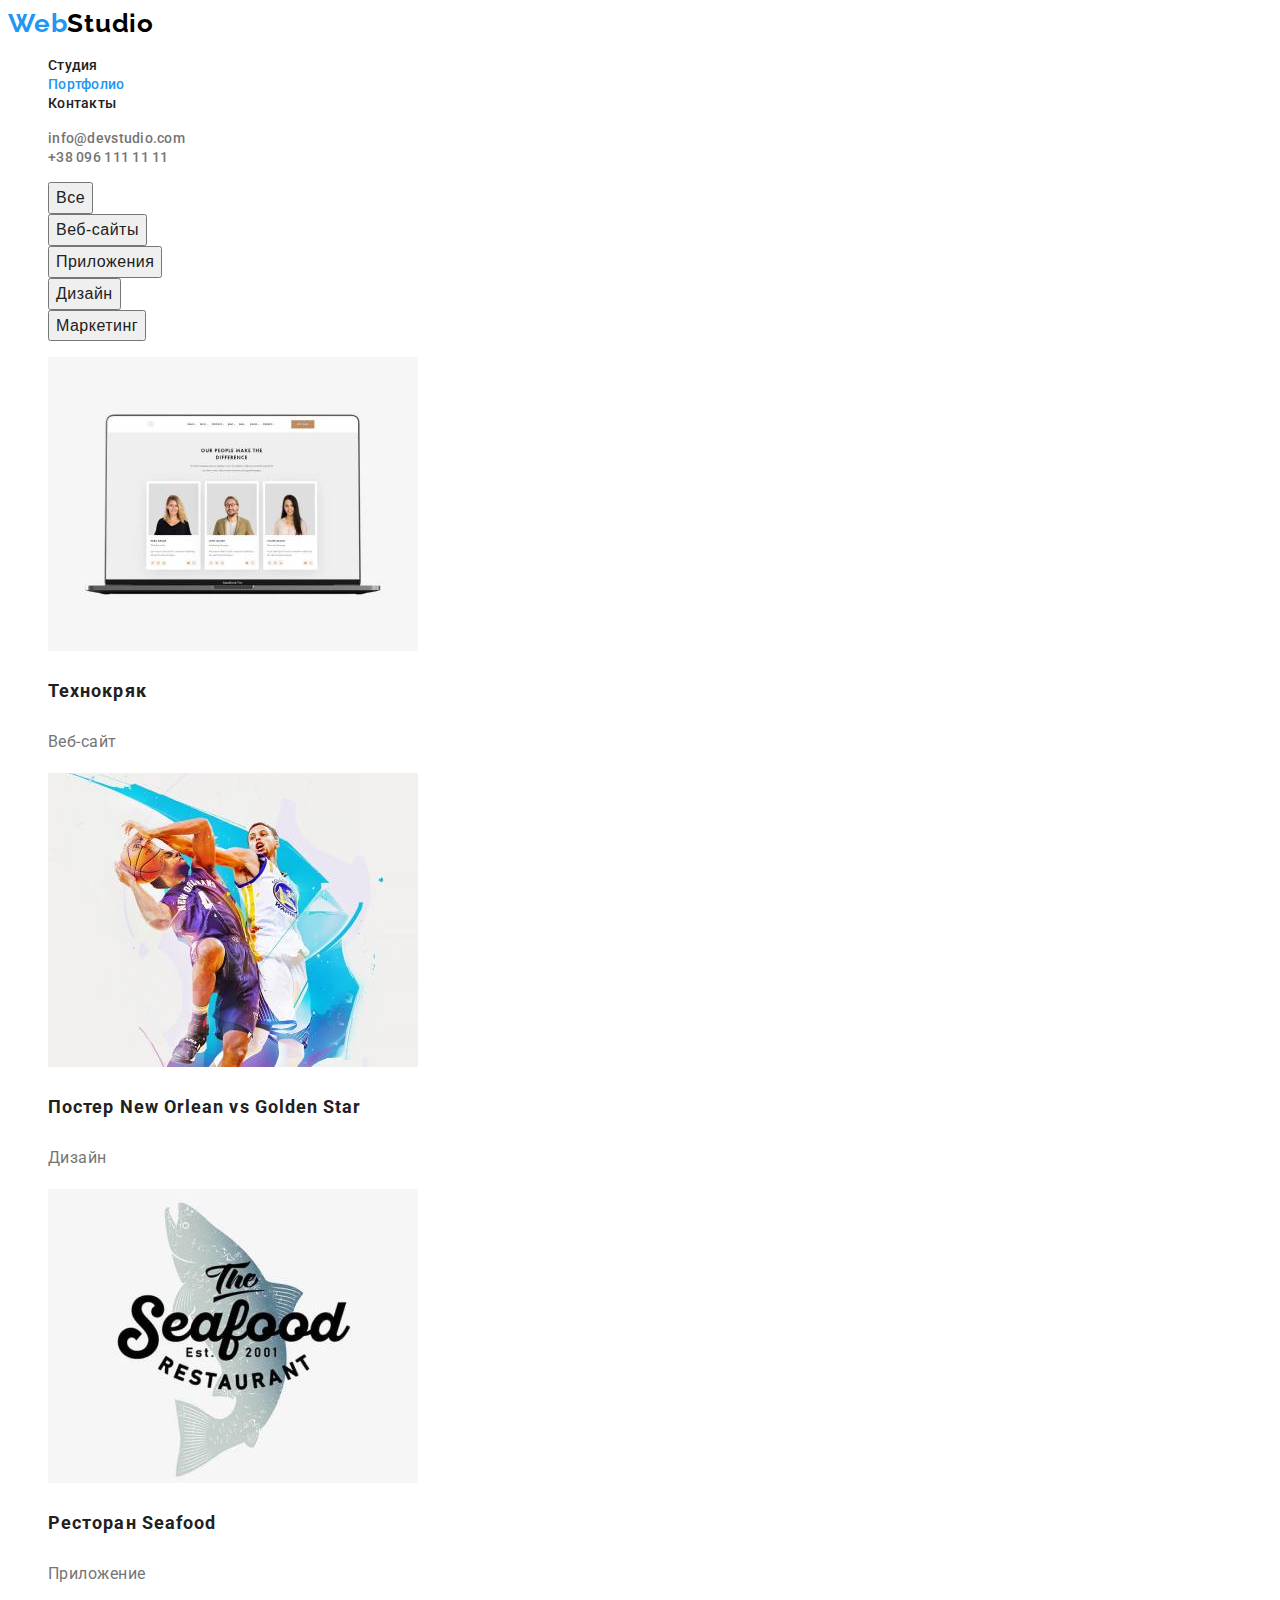
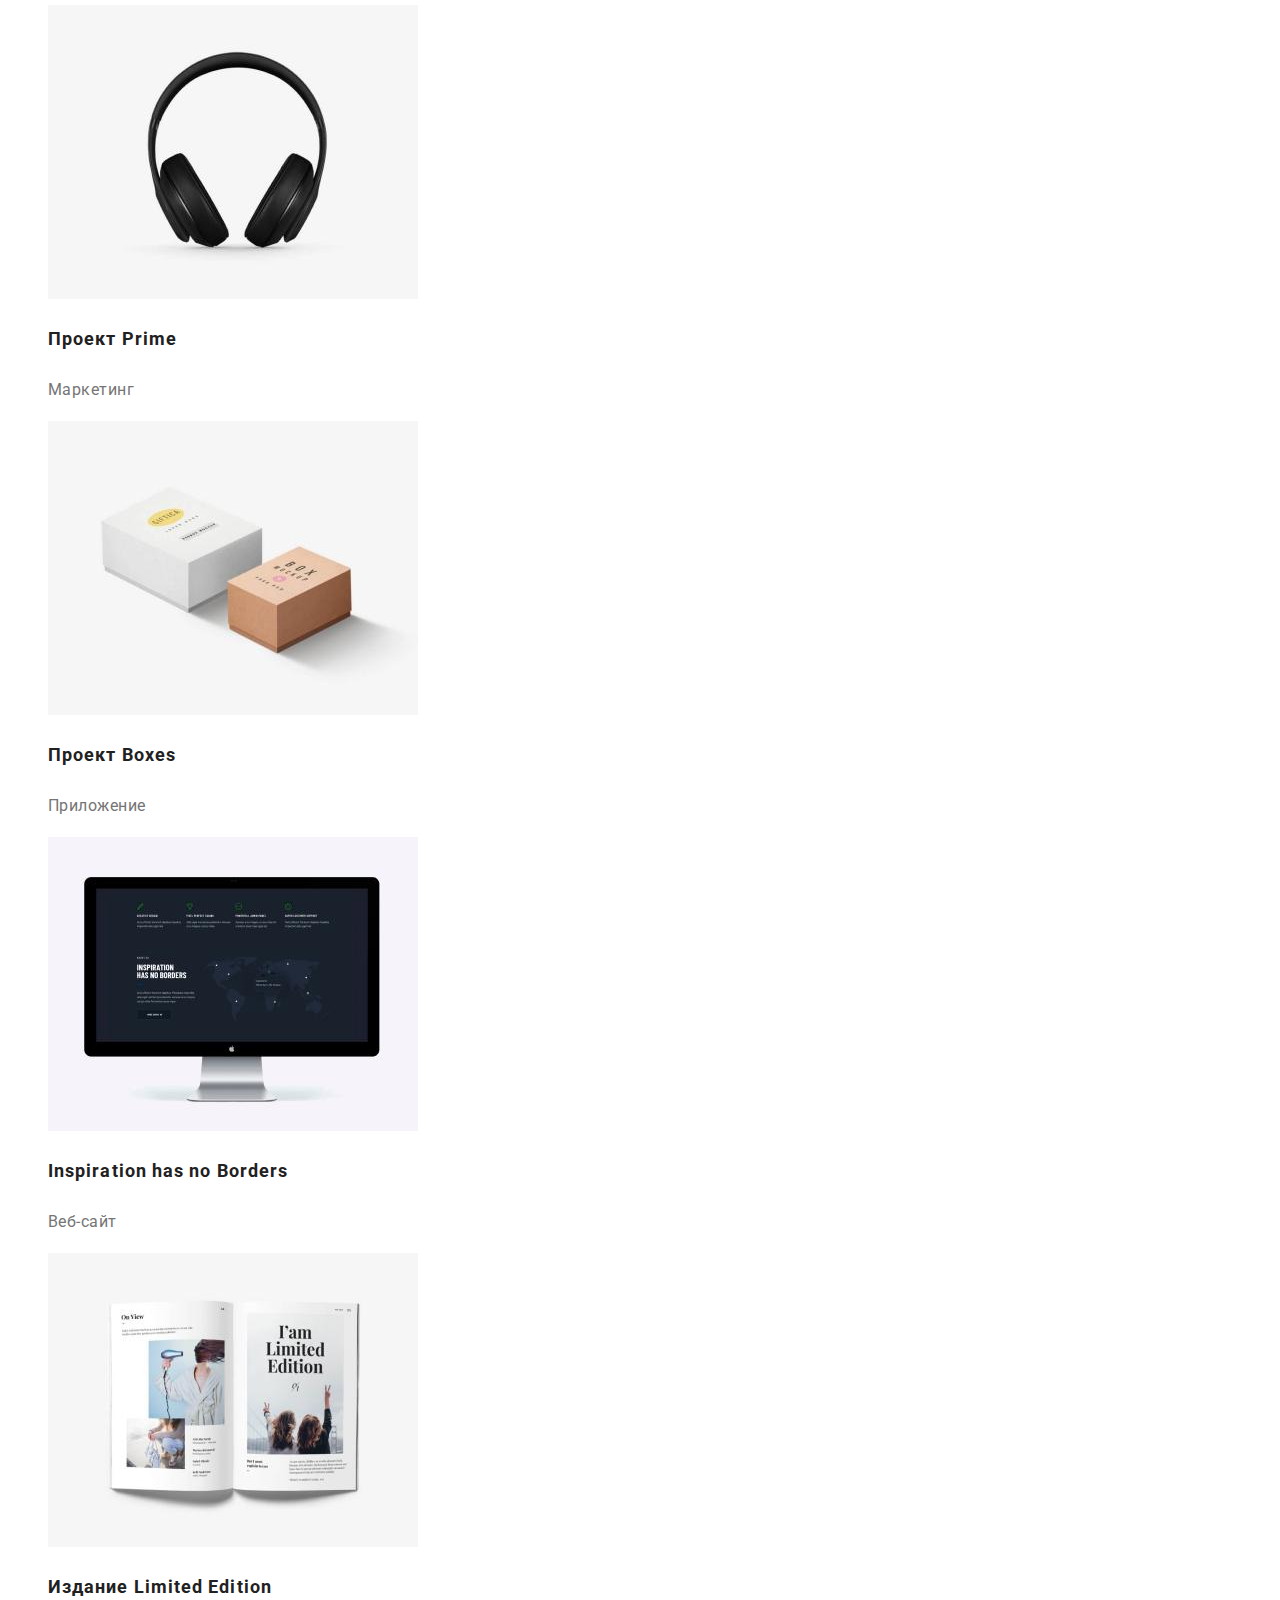
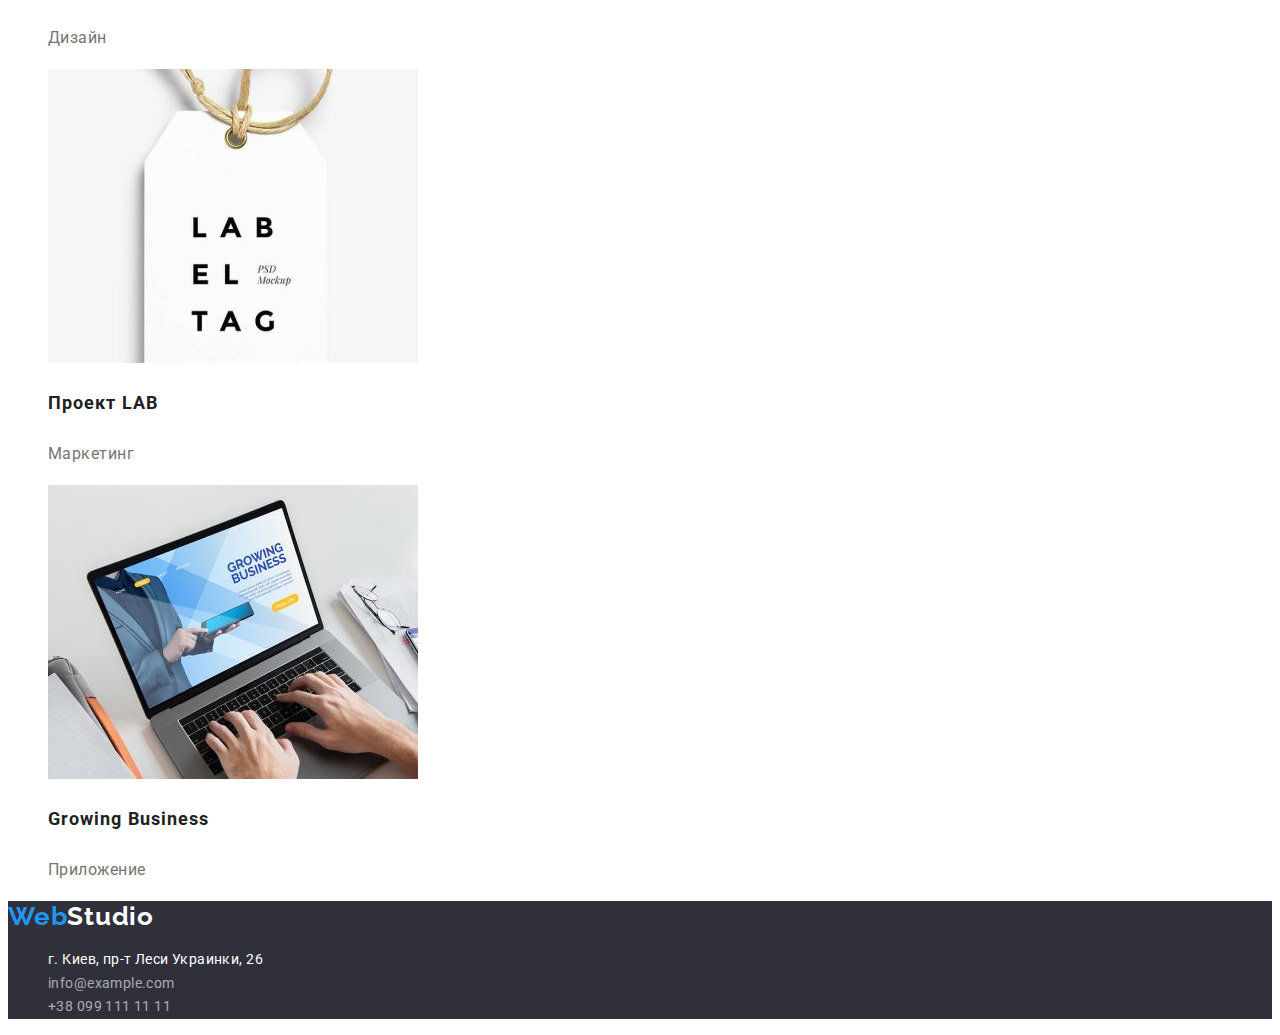
==== portfolio.html @ 82063506 "added files" ====
<!DOCTYPE html>
<html lang="en">
<head>
    <meta charset="UTF-8">
    <meta http-equiv="X-UA-Compatible" content="IE=edge">
    <meta name="viewport" content="width=device-width, initial-scale=1.0">
    <title>Портфолио</title>
    <link rel="stylesheet" href="https://cdnjs.cloudflare.com/ajax/libs/modern-normalize/1.0.0/modern-normalize.min.css"
        integrity="sha512-ISS7cAi1PEhQ8jnbJpJZMd29NlhNj4AWYyLOSp2CE/CsHxTCu+r+t0D2yoJudVrd0/8fTVPUVDzY5Tvli75u/g=="
        crossorigin="anonymous" />
    <link rel="preconnect" href="https://fonts.gstatic.com">
    <link href="https://fonts.googleapis.com/css2?family=Raleway:wght@700&family=Roboto:wght@400;500;700;900&display=swap" rel="stylesheet">    
    <link rel="stylesheet" href="./css/styles.css">
</head>
<body>
<header class="header">
    <nav class="navigation">
        <a class="link logo-link" href="./index.html" lang="en">Web<span class="logo-text">Studio</span></a>
        <ul class="navigation-list list">
            <li class="navigation-list-item"><a class="navigation-link link" href="./index.html">Студия</a></li>
            <li class="navigation-list-item"><a class="navigation-link link current" href="./portfolio.html">Портфолио</a></li>
            <li class="navigation-list-item"><a class="navigation-link link" href="">Контакты</a></li>
        </ul>
    </nav>
    <ul class="list">
        <li><a class="link contact-link" href="mailto:info@devstudio.com" lang="en">info@devstudio.com</a></li>
        <li><a class="link contact-link" href="tel:+380961111111">+38 096 111 11 11</a></li>
    </ul>
</header>
<main>
    <h1 hidden>Наше портфолио</h1>
    <section class="porfolio-main">
        <div>
        <h2 hidden>Список кнопок</h2>
            <ul class="list porfolio-btn">
                <li class="portfolio-items">
                    <button class="portfolio-btn" type="button">Все</button>
                </li>
                <li class="portfolio-items">
                    <button class="portfolio-btn" type="button">Веб-сайты</button>
                </li>
                <li class="portfolio-items">
                    <button class="portfolio-btn" type="button">Приложения</button>
                </li>
                <li class="portfolio-items">
                    <button class="portfolio-btn" type="button">Дизайн</button>
                </li>
                <li class="portfolio-items">
                    <button class="portfolio-btn" type="button">Маркетинг</button>
                </li>
            </ul>
        </div>
        <div>
    <h2 hidden>Примеры работ</h2>
    <ul class="list example-list">
        <li class="example-item" >
            <img class="exampe-img" src="./img/website.jpg" alt="Пример сайта" width="370" height="294">
            <h3 class="example-title" >Технокряк</h3>
            <p class="example-description">Веб-сайт</p>
        </li>
        <li class="example-item" >
            <img class="exampe-img" src="./img/design.jpg" alt="Постер" width="370" height="294">
            <h3 class="example-title" >Постер <span lang="en">New Orlean vs Golden Star</span></h3>
            <p class="example-description">Дизайн</p>
        </li>
        <li class="example-item" >
            <img class="exampe-img" src="./img/app.jpg" alt="Лого ресторана" width="370" height="294">
            <h3 class="example-title" >Ресторан <span lang="en">Seafood</span></h3>
            <p class="example-description">Приложение</p>
        </li>
        <li class="example-item" >
            <img class="exampe-img" src="./img/prime.jpg" alt="Наушники" width="370" height="294">
            <h3 class="example-title" >Проект <span lang="en">Prime</span></h3>
            <p class="example-description">Маркетинг</p>
        </li>
        <li class="example-item" >
            <img class="exampe-img" src="./img/app-box.jpg" alt="Коробки" width="370" height="294">
            <h3 class="example-title" >Проект <span lang="en">Boxes</span></h3>
            <p class="example-description">Приложение</p>
        </li>
        <li class="example-item" >
            <img class="exampe-img" src="./img/borders.jpg" alt="Монитор" width="370" height="294">
            <h3  class="example-title" lang="en">Inspiration has no Borders</h3>
            <p class="example-description">Веб-сайт</p>
        </li>
        <li class="example-item" >
            <img class="exampe-img" src="./img/limited.jpg" alt="Журнал" width="370" height="294">
            <h3 class="example-title" >Издание <span lang="en">Limited Edition</span></h3>
            <p class="example-description">Дизайн</p>
        </li>
        <li class="example" >
            <img class="exampe-img" src="./img/lab.jpg" alt="Бирка" width="370" height="294">
            <h3 class="example-title" >Проект <span lang="en">LAB</span></h3>
            <p class="example-description">Маркетинг</p>
        </li>
        <li class="example" >
            <img class="exampe-img" src="./img/growing.jpg" alt="Ноутбук" width="370" height="294">
            <h3  class="example-title" lang="en">Growing Business</h3>
            <p class="example-description">Приложение</p>
        </li>
    </ul>
    </div>
</section>
</main>
    <footer class="footer">
        <a class="link logo-link" href="./index.html" lang="en">Web<span class="logo-text-light">Studio</span></a>
        <address class="adress">
            <ul class="contact-list list">
                <li>
                    <a class="link adress-link" href="https://goo.gl/maps/dKYA59sypBsLwq4S9" target="_blank"
                        rel="noopener noreferrer">г. Киев, пр-т Леси Украинки, 26</a>
                </li>
                <li>
                    <a class="link contact-link-footer" href="mailto:info@example.com">info@example.com</a>
                </li>
                <li>
                    <a class="link contact-link-footer" href="tel:+380991111111">+38 099 111 11 11</a>
                </li>
            </ul>
        </address>
    </footer>
</body>

</html>
---- css/styles.css ----
:root {
  --main-font: 'Roboto', sans-serif;
  --secondary-font: 'Raleway', sans-serif;
  --accent-color: #2196f3;
  --title-color: #212121;
  --text-color: #757575;
  --back-color: #fff;
}
body {
  font-family: var(--main-font);
}
.link {
  text-decoration: none;
}
.list {
  list-style: none;
}
.container {
  display: flex;
  outline: 2px solid tomato;
}
.adress {
  font-style: normal;
}
.nav-container {
  display: flex;
  align-items: center;
}
.adress-container {
  display: flex;
  align-items: center;
}
.logo-link {
  font-family: var(--secondary-font);
  font-weight: 700;
  font-size: 26px;
  line-height: 1.19;
  letter-spacing: 0.03em;
  color: var(--accent-color);
}
.logo-text {
  font-weight: 700;
  font-size: 26px;
  line-height: 1.19;
  letter-spacing: 0.03em;
  color: #000000;
}
.logo-text-light {
  font-weight: 700;
  font-size: 26px;
  line-height: 1.19;
  letter-spacing: 0.03em;
  color: var(--back-color);
}
.navigation-link {
  font-weight: 500;
  font-size: 14px;
  line-height: 1.14;
  letter-spacing: 0.02em;
  color: var(--title-color);
}
.current {
  color: var(--accent-color);
}
.navigation-link:hover,
.navigation-link:focus {
  color: var(--accent-color);
}
.contact-link {
  font-weight: 500;
  font-size: 14px;
  line-height: 1.14;
  letter-spacing: 0.02em;
  color: var(--text-color);
}
.contact-link:hover,
.contact-link:focus {
  color: var(--accent-color);
}
.hero {
  background-color: #2f303a;
}
.hero-title {
  font-weight: 900;
  font-size: 44px;
  line-height: 1.36;
  letter-spacing: 0.06em;
  text-transform: uppercase;
  color: var(--back-color);
}
.modal-btn {
  font-weight: 700;
  font-size: 16px;
  line-height: 1.87;
  background-color: var(--accent-color);
  color: var(--back-color);
}
.modal-btn:hover,
.modal-btn:focus {
  background-color: #188ce8;
  cursor: pointer;
}
.principle-title {
  font-weight: 700;
  font-size: 14px;
  line-height: 1.14;
  letter-spacing: 0.03em;
  text-transform: uppercase;
  color: var(--title-color);
}
.principle-description {
  font-size: 14px;
  line-height: 1.71;
  letter-spacing: 0.03em;
  color: var(--text-color);
}
.section-title {
  font-weight: 700;
  font-size: 36px;
  line-height: 1.16;
  letter-spacing: 0.03em;
  color: var(--title-color);
}
.our-team {
  background-color: #f5f4fa;
}
.team-title {
  font-weight: 500;
  font-size: 16px;
  line-height: 1.18;
  letter-spacing: 0.03em;
  color: var(--title-color);
}
.team-prof {
  font-size: 16px;
  line-height: 1.18;
  letter-spacing: 0.03em;
  color: var(--text-color);
}
.footer {
  background-color: #2f303a;
}
.adress-link {
  font-weight: 400;
  font-size: 14px;
  line-height: 1.71;
  letter-spacing: 0.03em;
  color: var(--back-color);
}
.contact-link-footer {
  font-weight: 400;
  font-size: 14px;
  line-height: 1.71;
  letter-spacing: 0.03em;
  color: rgba(255, 255, 255, 0.6);
}

.contact-link-footer:hover,
.contact-link-footer:focus {
  color: var(--accent-color);
}
.portfolio-btn {
  font-weight: 500;
  font-size: 16px;
  line-height: 1.62;
  letter-spacing: 0.03em;
  color: var(--title-color);
}
.portfolio-btn:hover,
.portfolio-btn:focus {
  background-color: var(--accent-color);
  color: var(--back-color);
  cursor: pointer;
}
.example-title {
  font-weight: 700d;
  font-size: 18px;
  line-height: 2;
  letter-spacing: 0.06em;
  color: var(--title-color);
}
.example-description {
  font-weight: 400;
  font-size: 16px;
  line-height: 1.87;
  letter-spacing: 0.03em;
  color: var(--text-color);
}
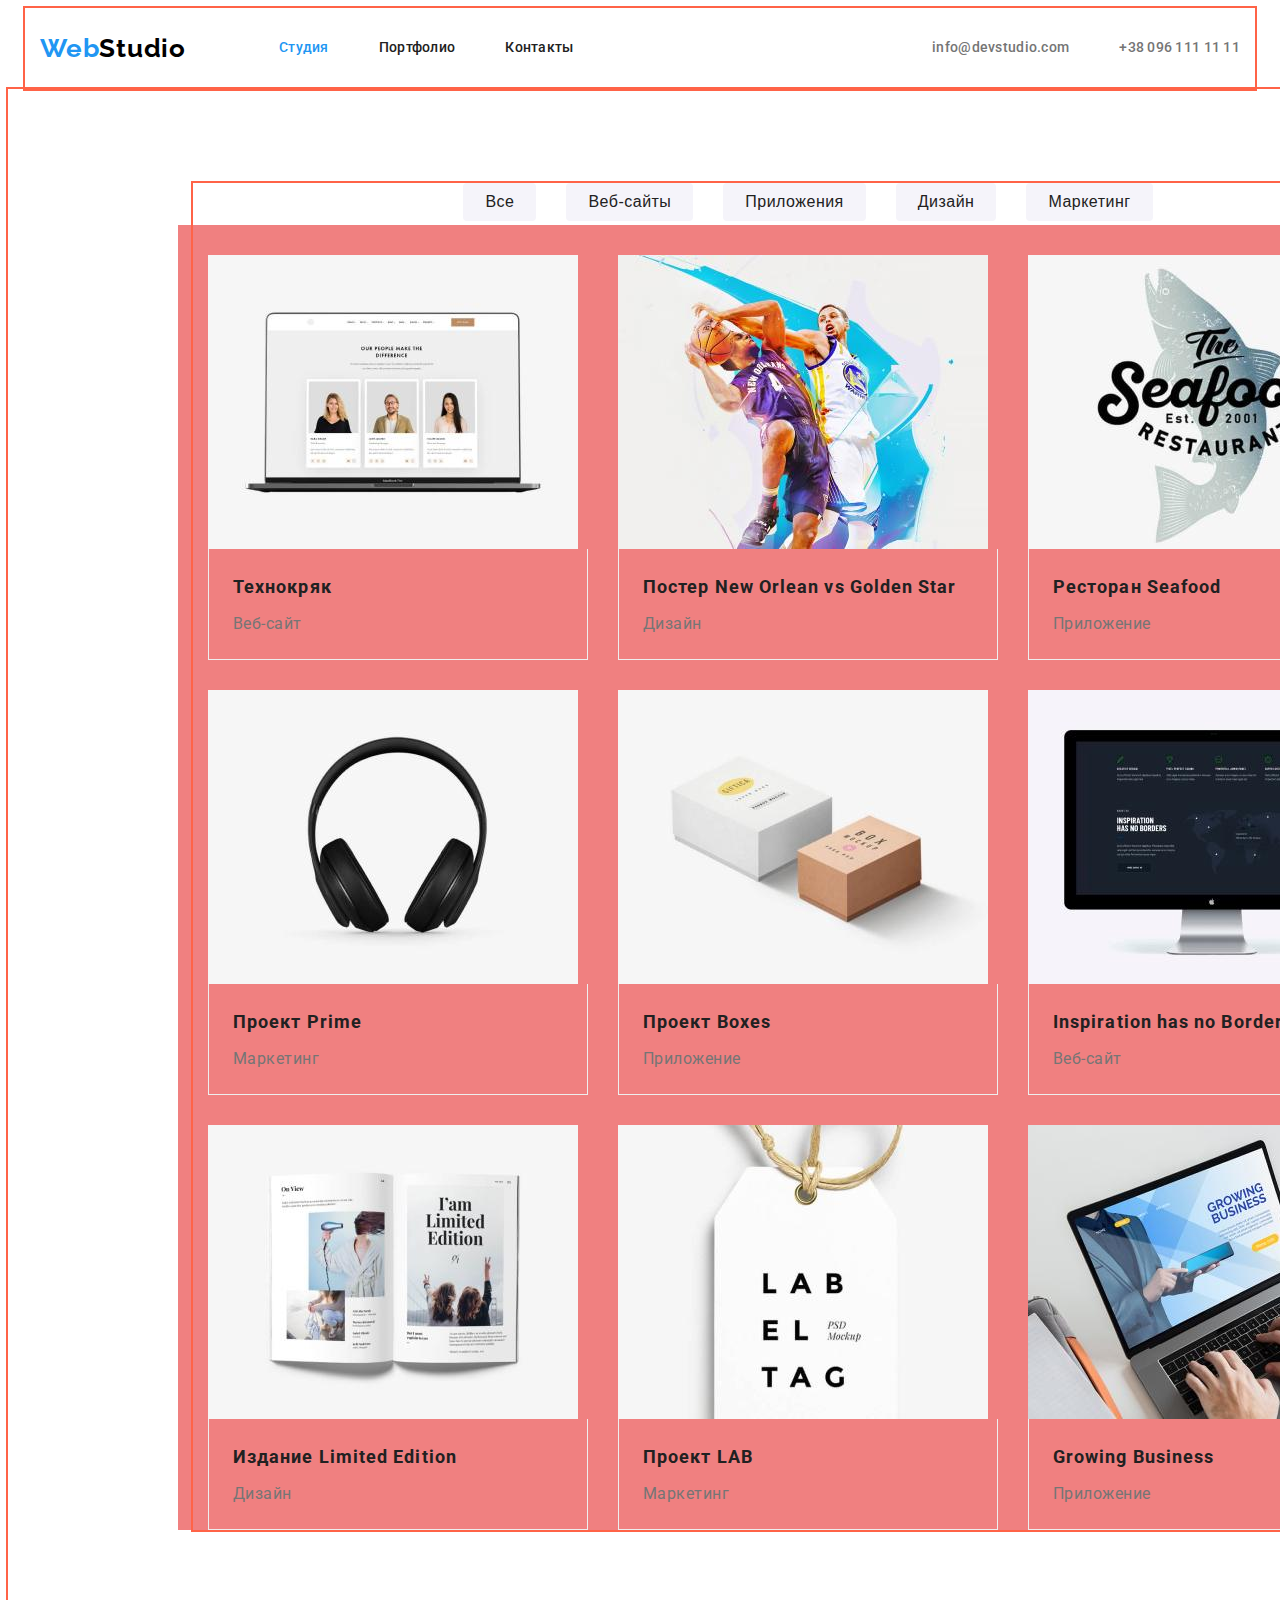
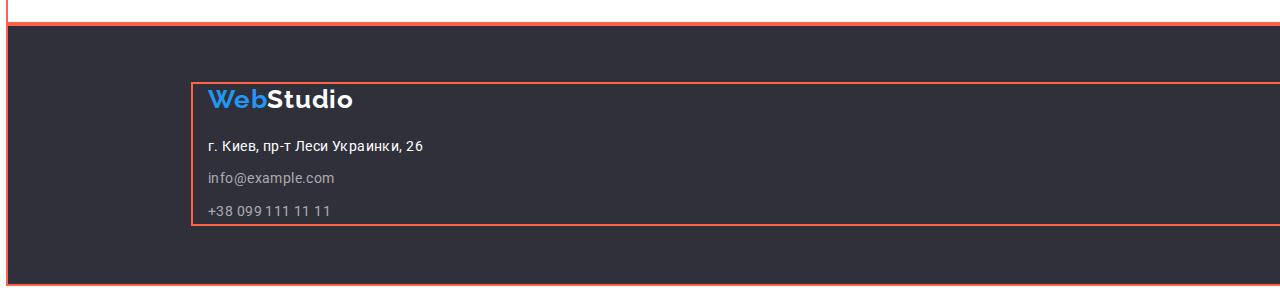
==== commit 125363ef: "mark  3" ====
--- a/portfolio.html
+++ b/portfolio.html
@@ -14,25 +14,30 @@
 </head>
 <body>
 <header class="header">
-    <nav class="navigation">
-        <a class="link logo-link" href="./index.html" lang="en">Web<span class="logo-text">Studio</span></a>
-        <ul class="navigation-list list">
-            <li class="navigation-list-item"><a class="navigation-link link" href="./index.html">Студия</a></li>
-            <li class="navigation-list-item"><a class="navigation-link link current" href="./portfolio.html">Портфолио</a></li>
-            <li class="navigation-list-item"><a class="navigation-link link" href="">Контакты</a></li>
+    <div class="container">
+        <nav class="navigation">
+            <a class="link logo-link" href="./index.html" lang="en">Web<span class="logo-text">Studio</span></a>
+            <ul class="nav-container navigation-list list">
+                <li class="navigation-list-item"><a class="navigation-link link current" href="">Студия</a></li>
+                <li class="navigation-list-item"><a class="navigation-link link" href="./portfolio.html">Портфолио</a>
+                </li>
+                <li class="navigation-list-item"><a class="navigation-link link" href="">Контакты</a></li>
+            </ul>
+        </nav>
+        <ul class="contact-list list">
+            <li class="contact-list-item"><a class="link contact-link" href="mailto:info@devstudio.com"
+                    lang="en">info@devstudio.com</a></li>
+            <li class="contact-list-item"><a class="link contact-link" href="tel:+380961111111">+38 096 111 11 11</a>
+            </li>
         </ul>
-    </nav>
-    <ul class="list">
-        <li><a class="link contact-link" href="mailto:info@devstudio.com" lang="en">info@devstudio.com</a></li>
-        <li><a class="link contact-link" href="tel:+380961111111">+38 096 111 11 11</a></li>
-    </ul>
+    </div>
 </header>
 <main>
-    <h1 hidden>Наше портфолио</h1>
-    <section class="porfolio-main">
-        <div>
-        <h2 hidden>Список кнопок</h2>
-            <ul class="list porfolio-btn">
+    <h1 class="visually-hidden">Наше портфолио</h1>
+    <section class="section porfolio-main">
+        <div class="container">
+        <h2 class="visually-hidden">Список кнопок</h2>
+            <ul class="list porfolio-btn-list">
                 <li class="portfolio-items">
                     <button class="portfolio-btn" type="button">Все</button>
                 </li>
@@ -49,75 +54,93 @@
                     <button class="portfolio-btn" type="button">Маркетинг</button>
                 </li>
             </ul>
-        </div>
-        <div>
-    <h2 hidden>Примеры работ</h2>
+    <h2 class="visually-hidden">Примеры работ</h2>
     <ul class="list example-list">
         <li class="example-item" >
-            <img class="exampe-img" src="./img/website.jpg" alt="Пример сайта" width="370" height="294">
-            <h3 class="example-title" >Технокряк</h3>
-            <p class="example-description">Веб-сайт</p>
+            <div class="example-foto"><img class="exampe-img" src="./img/website.jpg" alt="Пример сайта" width="370" height="294"></div>
+            <div class="example-cont-description">
+                <h3 class="example-title" >Технокряк</h3>
+                <p class="example-description">Веб-сайт</p>
+            </div>
         </li>
         <li class="example-item" >
-            <img class="exampe-img" src="./img/design.jpg" alt="Постер" width="370" height="294">
-            <h3 class="example-title" >Постер <span lang="en">New Orlean vs Golden Star</span></h3>
-            <p class="example-description">Дизайн</p>
+            <div class="example-foto"><img class="exampe-img" src="./img/design.jpg" alt="Постер" width="370" height="294"></div>
+            <div class="example-cont-description">
+                <h3 class="example-title" >Постер <span lang="en">New Orlean vs Golden Star</span></h3>
+                <p class="example-description">Дизайн</p>
+            </div>
         </li>
         <li class="example-item" >
-            <img class="exampe-img" src="./img/app.jpg" alt="Лого ресторана" width="370" height="294">
-            <h3 class="example-title" >Ресторан <span lang="en">Seafood</span></h3>
-            <p class="example-description">Приложение</p>
+            <div class="example-foto"><img class="exampe-img" src="./img/app.jpg" alt="Лого ресторана" width="370" height="294"></div>
+            <div class="example-cont-description">
+                <h3 class="example-title" >Ресторан <span lang="en">Seafood</span></h3>
+                <p class="example-description">Приложение</p>
+            </div>
         </li>
         <li class="example-item" >
-            <img class="exampe-img" src="./img/prime.jpg" alt="Наушники" width="370" height="294">
-            <h3 class="example-title" >Проект <span lang="en">Prime</span></h3>
-            <p class="example-description">Маркетинг</p>
+            <div class="example-foto"><img class="exampe-img" src="./img/prime.jpg" alt="Наушники" width="370" height="294"></div>
+            <div class="example-cont-description">
+                <h3 class="example-title" >Проект <span lang="en">Prime</span></h3>
+                <p class="example-description">Маркетинг</p>
+            </div>
         </li>
         <li class="example-item" >
-            <img class="exampe-img" src="./img/app-box.jpg" alt="Коробки" width="370" height="294">
-            <h3 class="example-title" >Проект <span lang="en">Boxes</span></h3>
-            <p class="example-description">Приложение</p>
+            <div class="example-foto"><img class="exampe-img" src="./img/app-box.jpg" alt="Коробки" width="370" height="294"></div>
+            <div class="example-cont-description">
+                <h3 class="example-title" >Проект <span lang="en">Boxes</span></h3>
+                <p class="example-description">Приложение</p>
+            </div>
         </li>
         <li class="example-item" >
-            <img class="exampe-img" src="./img/borders.jpg" alt="Монитор" width="370" height="294">
-            <h3  class="example-title" lang="en">Inspiration has no Borders</h3>
-            <p class="example-description">Веб-сайт</p>
+            <div class="example-foto"><img class="exampe-img" src="./img/borders.jpg" alt="Монитор" width="370" height="294"></div>
+            <div class="example-cont-description">
+                <h3  class="example-title" lang="en">Inspiration has no Borders</h3>
+                <p class="example-description">Веб-сайт</p>
+            </div>
         </li>
         <li class="example-item" >
-            <img class="exampe-img" src="./img/limited.jpg" alt="Журнал" width="370" height="294">
-            <h3 class="example-title" >Издание <span lang="en">Limited Edition</span></h3>
-            <p class="example-description">Дизайн</p>
+            <div class="example-foto"><img class="exampe-img" src="./img/limited.jpg" alt="Журнал" width="370" height="294"></div>
+            <div class="example-cont-description">
+                <h3 class="example-title" >Издание <span lang="en">Limited Edition</span></h3>
+                <p class="example-description">Дизайн</p>
+            </div>
         </li>
-        <li class="example" >
-            <img class="exampe-img" src="./img/lab.jpg" alt="Бирка" width="370" height="294">
-            <h3 class="example-title" >Проект <span lang="en">LAB</span></h3>
-            <p class="example-description">Маркетинг</p>
+        <li class="example-item" >
+            <div class="example-foto"><img class="exampe-img" src="./img/lab.jpg" alt="Бирка" width="370" height="294"></div>
+            <div class="example-cont-description">
+                <h3 class="example-title" >Проект <span lang="en">LAB</span></h3>
+                <p class="example-description">Маркетинг</p>
+            </div>
         </li>
-        <li class="example" >
-            <img class="exampe-img" src="./img/growing.jpg" alt="Ноутбук" width="370" height="294">
-            <h3  class="example-title" lang="en">Growing Business</h3>
-            <p class="example-description">Приложение</p>
+        <li class="example-item" >
+            <div class="example-foto"><img class="exampe-img" src="./img/growing.jpg" alt="Ноутбук" width="370" height="294"></div>
+            <div class="example-cont-description">
+                <h3  class="example-title" lang="en">Growing Business</h3>
+                <p class="example-description">Приложение</p>
+            </div>
         </li>
     </ul>
     </div>
 </section>
 </main>
-    <footer class="footer">
-        <a class="link logo-link" href="./index.html" lang="en">Web<span class="logo-text-light">Studio</span></a>
-        <address class="adress">
-            <ul class="contact-list list">
-                <li>
-                    <a class="link adress-link" href="https://goo.gl/maps/dKYA59sypBsLwq4S9" target="_blank"
-                        rel="noopener noreferrer">г. Киев, пр-т Леси Украинки, 26</a>
-                </li>
-                <li>
-                    <a class="link contact-link-footer" href="mailto:info@example.com">info@example.com</a>
-                </li>
-                <li>
-                    <a class="link contact-link-footer" href="tel:+380991111111">+38 099 111 11 11</a>
-                </li>
-            </ul>
-        </address>
+    <footer class="section footer">
+        <div class="container">
+            <a class="link logo-link" href="./index.html" lang="en">Web<span class="logo-text-light">Studio</span></a>
+            <address class="adress">
+                <ul class="footer-contact-list list">
+                    <li class="contact-item">
+                        <a class="link adress-link" href="https://goo.gl/maps/dKYA59sypBsLwq4S9" target="_blank"
+                            rel="noopener noreferrer">г. Киев, пр-т Леси Украинки, 26</a>
+                    </li>
+                    <li class="contact-item">
+                        <a class="link contact-link-footer" href="mailto:info@example.com">info@example.com</a>
+                    </li>
+                    <li class="contact-item">
+                        <a class="link contact-link-footer" href="tel:+380991111111">+38 099 111 11 11</a>
+                    </li>
+                </ul>
+            </address>
+        </div>
     </footer>
 </body>
 
--- a/css/styles.css
+++ b/css/styles.css
@@ -5,7 +5,24 @@
   --title-color: #212121;
   --text-color: #757575;
   --back-color: #fff;
-}
+  --title-mb: margin-bottom: 50px;
+}
+h1,
+h2,
+h3,
+p {
+  margin: 0;
+}
+ul,
+ol {
+  margin: 0;
+  padding: 0;
+}
+
+img {
+  display: block;
+}
+
 body {
   font-family: var(--main-font);
 }
@@ -15,28 +32,70 @@
 .list {
   list-style: none;
 }
+.visually-hidden {
+  position: absolute !important;
+  clip: rect(1px 1px 1px 1px); /* IE6 IE7 */
+  clip: rect(1px 1px 1px 1px);
+  padding: 0 !important;
+  border: 0 !important;
+  height: 1px !important;
+  width: 1px !important;
+  overflow: hidden;
+}
+
 .container {
-  display: flex;
   outline: 2px solid tomato;
+  width: 1200px;
+  margin: 0 auto;
+  padding-left: 15px;
+  padding-right: 15px;
+}
+.section {
+  align-items: center;
+  outline: 2px solid tomato;
+  width: 1600px;
+  padding-top: 94px;
+  padding-bottom: 94px;
+  margin: 0 auto;
 }
 .adress {
   font-style: normal;
 }
+
+/* HEADER */
+
+.header .container {
+  display: flex;
+  align-items: center;
+  border-bottom: 1px solid #ECECEC;;
+}
+
+.navigation {
+  display: flex;
+  align-items: center;
+}
 .nav-container {
   display: flex;
   align-items: center;
 }
-.adress-container {
-  display: flex;
-  align-items: center;
-}
+.contact-list {
+  display: flex;
+  align-items: center;
+  margin-left: auto;
+}
+.contact-list-item:not(:last-child) {
+  margin-right: 50px;
+}
+
 .logo-link {
+  display: inline-block;
   font-family: var(--secondary-font);
   font-weight: 700;
   font-size: 26px;
   line-height: 1.19;
   letter-spacing: 0.03em;
   color: var(--accent-color);
+  margin-right: 93px;
 }
 .logo-text {
   font-weight: 700;
@@ -53,11 +112,17 @@
   color: var(--back-color);
 }
 .navigation-link {
+  display: inline-block;
   font-weight: 500;
   font-size: 14px;
   line-height: 1.14;
   letter-spacing: 0.02em;
   color: var(--title-color);
+  padding-top: 32px;
+  padding-bottom: 32px;
+}
+.navigation-list-item:not(:last-child) {
+  margin-right: 50px;
 }
 .current {
   color: var(--accent-color);
@@ -67,18 +132,26 @@
   color: var(--accent-color);
 }
 .contact-link {
+  display: inline-block;
   font-weight: 500;
   font-size: 14px;
   line-height: 1.14;
   letter-spacing: 0.02em;
   color: var(--text-color);
-}
+  padding-top: 32px;
+  padding-bottom: 32px;
+}
+
 .contact-link:hover,
 .contact-link:focus {
   color: var(--accent-color);
 }
+
+/* HERO */
 .hero {
   background-color: #2f303a;
+  padding: 200px 452px;
+  text-align: center;
 }
 .hero-title {
   font-weight: 900;
@@ -87,19 +160,34 @@
   letter-spacing: 0.06em;
   text-transform: uppercase;
   color: var(--back-color);
+  margin-bottom: 30px;
 }
 .modal-btn {
+  display: inline-block;
+  min-width: 200px;
   font-weight: 700;
   font-size: 16px;
   line-height: 1.87;
   background-color: var(--accent-color);
   color: var(--back-color);
+  padding: 10px 32px;
+  border-radius: 4px;
 }
 .modal-btn:hover,
 .modal-btn:focus {
   background-color: #188ce8;
   cursor: pointer;
 }
+
+/* PRINCIPLE */
+.principle {
+  padding-top: 94px;
+  padding-bottom: 94px;
+}
+.principle-list {
+  display: flex;
+  align-items: center;
+}
 .principle-title {
   font-weight: 700;
   font-size: 14px;
@@ -107,29 +195,69 @@
   letter-spacing: 0.03em;
   text-transform: uppercase;
   color: var(--title-color);
-}
+  margin-bottom: 10px;
+}
+
 .principle-description {
   font-size: 14px;
   line-height: 1.71;
   letter-spacing: 0.03em;
   color: var(--text-color);
 }
+.principle-list-item:not(:last-child) {
+  margin-right: 50px;
+}
+/* WORKS */
 .section-title {
   font-weight: 700;
   font-size: 36px;
   line-height: 1.16;
   letter-spacing: 0.03em;
   color: var(--title-color);
-}
+  text-align: center;
+}
+.work-list {
+  display: flex;
+  align-items: center;
+}
+.work-item:not(:last-child) {
+  margin-right: 30px;
+}
+.section-title {
+  margin-bottom: 50px;
+
+}
+/* TEAM */
 .our-team {
   background-color: #f5f4fa;
 }
+.team-list {
+  display: flex;
+  margin-top: -30px;
+  margin-left: -30px;
+}
+.team-item {
+  flex-basis: calc(100%/4-30px);
+  margin-top: 30px;
+  margin-left: 30px;
+  background-color: var(--back-color);
+  box-shadow: 0px 1px 3px rgba(0, 0, 0, 0.12), 0px 1px 1px rgba(0, 0, 0, 0.14), 0px 2px 1px rgba(0, 0, 0, 0.2);
+  border-radius: 0px 0px 4px 4px;
+
+}
+.team-description {
+  text-align: center;
+  padding-top: 30px;
+  padding-bottom: 30px;
+}
+
 .team-title {
   font-weight: 500;
   font-size: 16px;
   line-height: 1.18;
   letter-spacing: 0.03em;
   color: var(--title-color);
+  margin-bottom: 10px;
 }
 .team-prof {
   font-size: 16px;
@@ -137,8 +265,17 @@
   letter-spacing: 0.03em;
   color: var(--text-color);
 }
+/* FOOTER */
 .footer {
   background-color: #2f303a;
+  padding-top: 60px;
+  padding-bottom: 60px;
+}
+.footer .logo-link {
+  margin-bottom: 20px;
+}
+.footer .contact-item:not(:last-child) {
+  margin-bottom: 9px;
 }
 .adress-link {
   font-weight: 400;
@@ -159,12 +296,31 @@
 .contact-link-footer:focus {
   color: var(--accent-color);
 }
+
+/* PORTFOLIO */
+
+.porfolio-btn-list {
+  display: flex;
+  align-items: center;
+  margin-bottom: 34px;
+  justify-content: center;
+}
+
 .portfolio-btn {
+  display: inline-block;
   font-weight: 500;
   font-size: 16px;
   line-height: 1.62;
   letter-spacing: 0.03em;
   color: var(--title-color);
+  padding: 6px 22px;
+  text-align: center;
+  border-radius: 4px;
+  background-color: #F5F4FA;
+  border: none;
+}
+.portfolio-items:not(:last-child) {
+  margin-right: 30px;
 }
 .portfolio-btn:hover,
 .portfolio-btn:focus {
@@ -172,12 +328,31 @@
   color: var(--back-color);
   cursor: pointer;
 }
+/* EXAMPLE */
 .example-title {
   font-weight: 700d;
   font-size: 18px;
   line-height: 2;
   letter-spacing: 0.06em;
   color: var(--title-color);
+  margin-bottom: 4px;
+}
+.example-list {
+  display: flex;
+  flex-wrap: wrap;
+  margin-top: -30px;
+  margin-left: -30px;
+  background-color: lightcoral;
+}
+.example-item {
+  flex-basis: calc(100%/3 - 30px);
+  margin-top: 30px;
+  margin-left: 30px;
+}
+.example-cont-description {
+  padding: 20px 24px;
+  border: 1px solid #EEEEEE;
+  border-top: none;
 }
 .example-description {
   font-weight: 400;
@@ -186,3 +361,9 @@
   letter-spacing: 0.03em;
   color: var(--text-color);
 }
+.principle-list-item {
+  width: 270px;
+}
+.principle-list-item:not(:last-child) {
+  margin-right: 30px;
+}
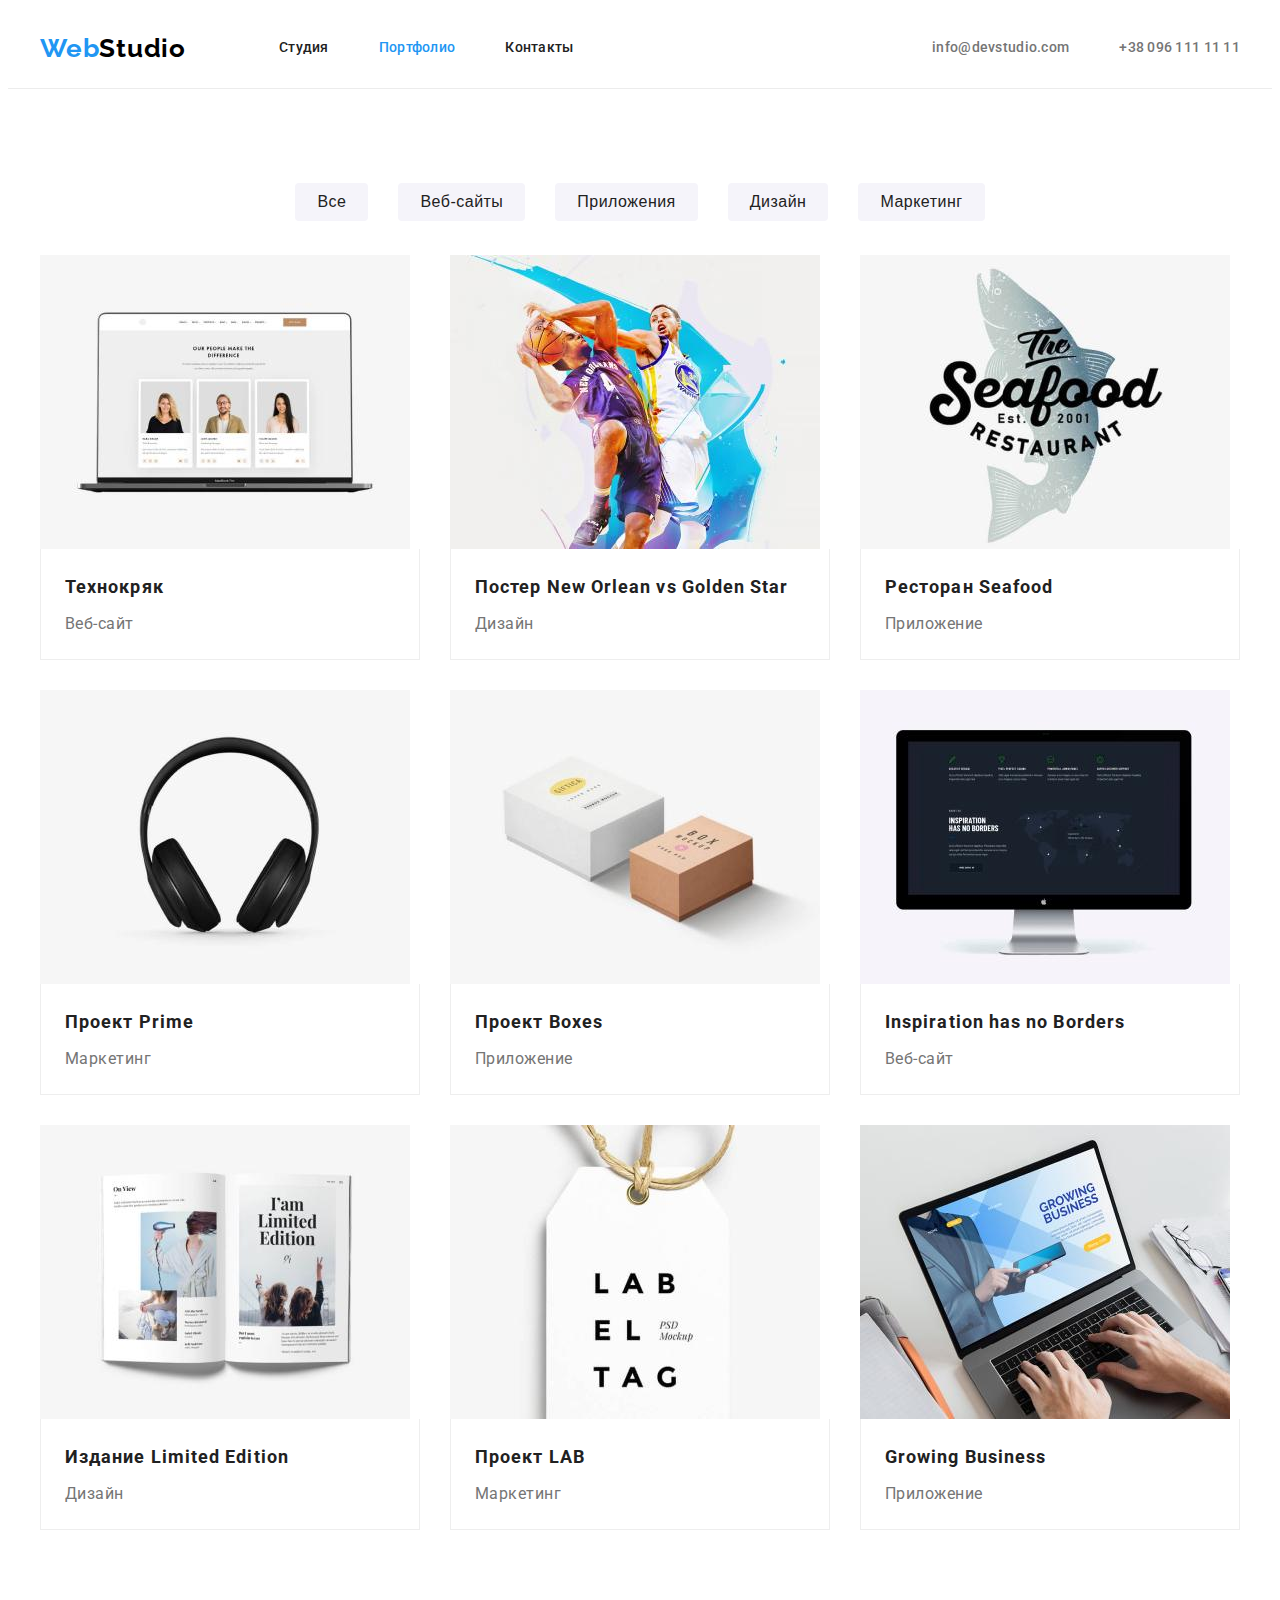
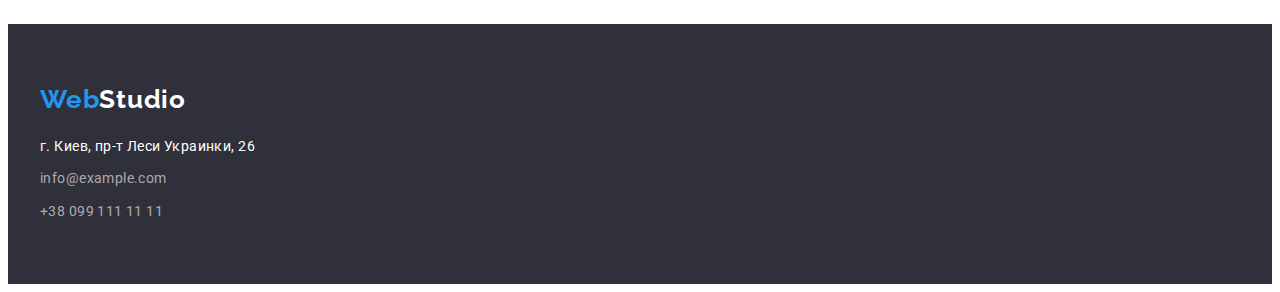
==== commit ceacb6cb: "Final result" ====
--- a/portfolio.html
+++ b/portfolio.html
@@ -1,147 +1,265 @@
 <!DOCTYPE html>
 <html lang="en">
-<head>
-    <meta charset="UTF-8">
-    <meta http-equiv="X-UA-Compatible" content="IE=edge">
-    <meta name="viewport" content="width=device-width, initial-scale=1.0">
+  <head>
+    <meta charset="UTF-8" />
+    <meta http-equiv="X-UA-Compatible" content="IE=edge" />
+    <meta name="viewport" content="width=device-width, initial-scale=1.0" />
     <title>Портфолио</title>
-    <link rel="stylesheet" href="https://cdnjs.cloudflare.com/ajax/libs/modern-normalize/1.0.0/modern-normalize.min.css"
-        integrity="sha512-ISS7cAi1PEhQ8jnbJpJZMd29NlhNj4AWYyLOSp2CE/CsHxTCu+r+t0D2yoJudVrd0/8fTVPUVDzY5Tvli75u/g=="
-        crossorigin="anonymous" />
-    <link rel="preconnect" href="https://fonts.gstatic.com">
-    <link href="https://fonts.googleapis.com/css2?family=Raleway:wght@700&family=Roboto:wght@400;500;700;900&display=swap" rel="stylesheet">    
-    <link rel="stylesheet" href="./css/styles.css">
-</head>
-<body>
-<header class="header">
-    <div class="container">
+    <link
+      rel="stylesheet"
+      href="https://cdnjs.cloudflare.com/ajax/libs/modern-normalize/1.0.0/modern-normalize.min.css"
+      integrity="sha512-ISS7cAi1PEhQ8jnbJpJZMd29NlhNj4AWYyLOSp2CE/CsHxTCu+r+t0D2yoJudVrd0/8fTVPUVDzY5Tvli75u/g=="
+      crossorigin="anonymous"
+    />
+    <link rel="preconnect" href="https://fonts.gstatic.com" />
+    <link
+      href="https://fonts.googleapis.com/css2?family=Raleway:wght@700&family=Roboto:wght@400;500;700;900&display=swap"
+      rel="stylesheet"
+    />
+    <link rel="stylesheet" href="./css/styles.css" />
+  </head>
+  <body>
+    <header class="header">
+      <div class="container">
         <nav class="navigation">
-            <a class="link logo-link" href="./index.html" lang="en">Web<span class="logo-text">Studio</span></a>
-            <ul class="nav-container navigation-list list">
-                <li class="navigation-list-item"><a class="navigation-link link current" href="">Студия</a></li>
-                <li class="navigation-list-item"><a class="navigation-link link" href="./portfolio.html">Портфолио</a>
-                </li>
-                <li class="navigation-list-item"><a class="navigation-link link" href="">Контакты</a></li>
-            </ul>
+          <a class="link logo-link" href="./index.html" lang="en"
+            >Web<span class="logo-text">Studio</span></a
+          >
+          <ul class="nav-container navigation-list list">
+            <li class="navigation-list-item">
+              <a class="navigation-link link" href="./index.html">Студия</a>
+            </li>
+            <li class="navigation-list-item">
+              <a class="navigation-link link current" href="./portfolio.html"
+                >Портфолио</a
+              >
+            </li>
+            <li class="navigation-list-item">
+              <a class="navigation-link link" href="">Контакты</a>
+            </li>
+          </ul>
         </nav>
         <ul class="contact-list list">
-            <li class="contact-list-item"><a class="link contact-link" href="mailto:info@devstudio.com"
-                    lang="en">info@devstudio.com</a></li>
-            <li class="contact-list-item"><a class="link contact-link" href="tel:+380961111111">+38 096 111 11 11</a>
-            </li>
+          <li class="contact-list-item">
+            <a
+              class="link contact-link"
+              href="mailto:info@devstudio.com"
+              lang="en"
+              >info@devstudio.com</a
+            >
+          </li>
+          <li class="contact-list-item">
+            <a class="link contact-link" href="tel:+380961111111"
+              >+38 096 111 11 11</a
+            >
+          </li>
         </ul>
-    </div>
-</header>
-<main>
-    <h1 class="visually-hidden">Наше портфолио</h1>
-    <section class="section porfolio-main">
+      </div>
+    </header>
+    <main>
+      <section class="section porfolio-main">
         <div class="container">
-        <h2 class="visually-hidden">Список кнопок</h2>
-            <ul class="list porfolio-btn-list">
-                <li class="portfolio-items">
-                    <button class="portfolio-btn" type="button">Все</button>
-                </li>
-                <li class="portfolio-items">
-                    <button class="portfolio-btn" type="button">Веб-сайты</button>
-                </li>
-                <li class="portfolio-items">
-                    <button class="portfolio-btn" type="button">Приложения</button>
-                </li>
-                <li class="portfolio-items">
-                    <button class="portfolio-btn" type="button">Дизайн</button>
-                </li>
-                <li class="portfolio-items">
-                    <button class="portfolio-btn" type="button">Маркетинг</button>
-                </li>
-            </ul>
-    <h2 class="visually-hidden">Примеры работ</h2>
-    <ul class="list example-list">
-        <li class="example-item" >
-            <div class="example-foto"><img class="exampe-img" src="./img/website.jpg" alt="Пример сайта" width="370" height="294"></div>
-            <div class="example-cont-description">
-                <h3 class="example-title" >Технокряк</h3>
+          <h1 class="visually-hidden">Наше портфолио</h1>
+          <h2 class="visually-hidden">Список кнопок</h2>
+          <ul class="list porfolio-btn-list">
+            <li class="portfolio-items">
+              <button class="portfolio-btn" type="button">Все</button>
+            </li>
+            <li class="portfolio-items">
+              <button class="portfolio-btn" type="button">Веб-сайты</button>
+            </li>
+            <li class="portfolio-items">
+              <button class="portfolio-btn" type="button">Приложения</button>
+            </li>
+            <li class="portfolio-items">
+              <button class="portfolio-btn" type="button">Дизайн</button>
+            </li>
+            <li class="portfolio-items">
+              <button class="portfolio-btn" type="button">Маркетинг</button>
+            </li>
+          </ul>
+          <h2 class="visually-hidden">Примеры работ</h2>
+          <ul class="list example-list">
+            <li class="example-item">
+              <div class="example-foto">
+                <img
+                  class="exampe-img"
+                  src="./img/website.jpg"
+                  alt="Пример сайта"
+                  width="370"
+                  height="294"
+                />
+              </div>
+              <div class="example-cont-description">
+                <h3 class="example-title">Технокряк</h3>
                 <p class="example-description">Веб-сайт</p>
-            </div>
-        </li>
-        <li class="example-item" >
-            <div class="example-foto"><img class="exampe-img" src="./img/design.jpg" alt="Постер" width="370" height="294"></div>
-            <div class="example-cont-description">
-                <h3 class="example-title" >Постер <span lang="en">New Orlean vs Golden Star</span></h3>
+              </div>
+            </li>
+            <li class="example-item">
+              <div class="example-foto">
+                <img
+                  class="exampe-img"
+                  src="./img/design.jpg"
+                  alt="Постер"
+                  width="370"
+                  height="294"
+                />
+              </div>
+              <div class="example-cont-description">
+                <h3 class="example-title">
+                  Постер <span lang="en">New Orlean vs Golden Star</span>
+                </h3>
                 <p class="example-description">Дизайн</p>
-            </div>
-        </li>
-        <li class="example-item" >
-            <div class="example-foto"><img class="exampe-img" src="./img/app.jpg" alt="Лого ресторана" width="370" height="294"></div>
-            <div class="example-cont-description">
-                <h3 class="example-title" >Ресторан <span lang="en">Seafood</span></h3>
+              </div>
+            </li>
+            <li class="example-item">
+              <div class="example-foto">
+                <img
+                  class="exampe-img"
+                  src="./img/app.jpg"
+                  alt="Лого ресторана"
+                  width="370"
+                  height="294"
+                />
+              </div>
+              <div class="example-cont-description">
+                <h3 class="example-title">
+                  Ресторан <span lang="en">Seafood</span>
+                </h3>
                 <p class="example-description">Приложение</p>
-            </div>
-        </li>
-        <li class="example-item" >
-            <div class="example-foto"><img class="exampe-img" src="./img/prime.jpg" alt="Наушники" width="370" height="294"></div>
-            <div class="example-cont-description">
-                <h3 class="example-title" >Проект <span lang="en">Prime</span></h3>
+              </div>
+            </li>
+            <li class="example-item">
+              <div class="example-foto">
+                <img
+                  class="exampe-img"
+                  src="./img/prime.jpg"
+                  alt="Наушники"
+                  width="370"
+                  height="294"
+                />
+              </div>
+              <div class="example-cont-description">
+                <h3 class="example-title">
+                  Проект <span lang="en">Prime</span>
+                </h3>
                 <p class="example-description">Маркетинг</p>
-            </div>
-        </li>
-        <li class="example-item" >
-            <div class="example-foto"><img class="exampe-img" src="./img/app-box.jpg" alt="Коробки" width="370" height="294"></div>
-            <div class="example-cont-description">
-                <h3 class="example-title" >Проект <span lang="en">Boxes</span></h3>
+              </div>
+            </li>
+            <li class="example-item">
+              <div class="example-foto">
+                <img
+                  class="exampe-img"
+                  src="./img/app-box.jpg"
+                  alt="Коробки"
+                  width="370"
+                  height="294"
+                />
+              </div>
+              <div class="example-cont-description">
+                <h3 class="example-title">
+                  Проект <span lang="en">Boxes</span>
+                </h3>
                 <p class="example-description">Приложение</p>
-            </div>
-        </li>
-        <li class="example-item" >
-            <div class="example-foto"><img class="exampe-img" src="./img/borders.jpg" alt="Монитор" width="370" height="294"></div>
-            <div class="example-cont-description">
-                <h3  class="example-title" lang="en">Inspiration has no Borders</h3>
+              </div>
+            </li>
+            <li class="example-item">
+              <div class="example-foto">
+                <img
+                  class="exampe-img"
+                  src="./img/borders.jpg"
+                  alt="Монитор"
+                  width="370"
+                  height="294"
+                />
+              </div>
+              <div class="example-cont-description">
+                <h3 class="example-title" lang="en">
+                  Inspiration has no Borders
+                </h3>
                 <p class="example-description">Веб-сайт</p>
-            </div>
-        </li>
-        <li class="example-item" >
-            <div class="example-foto"><img class="exampe-img" src="./img/limited.jpg" alt="Журнал" width="370" height="294"></div>
-            <div class="example-cont-description">
-                <h3 class="example-title" >Издание <span lang="en">Limited Edition</span></h3>
+              </div>
+            </li>
+            <li class="example-item">
+              <div class="example-foto">
+                <img
+                  class="exampe-img"
+                  src="./img/limited.jpg"
+                  alt="Журнал"
+                  width="370"
+                  height="294"
+                />
+              </div>
+              <div class="example-cont-description">
+                <h3 class="example-title">
+                  Издание <span lang="en">Limited Edition</span>
+                </h3>
                 <p class="example-description">Дизайн</p>
-            </div>
-        </li>
-        <li class="example-item" >
-            <div class="example-foto"><img class="exampe-img" src="./img/lab.jpg" alt="Бирка" width="370" height="294"></div>
-            <div class="example-cont-description">
-                <h3 class="example-title" >Проект <span lang="en">LAB</span></h3>
+              </div>
+            </li>
+            <li class="example-item">
+              <div class="example-foto">
+                <img
+                  class="exampe-img"
+                  src="./img/lab.jpg"
+                  alt="Бирка"
+                  width="370"
+                  height="294"
+                />
+              </div>
+              <div class="example-cont-description">
+                <h3 class="example-title">Проект <span lang="en">LAB</span></h3>
                 <p class="example-description">Маркетинг</p>
-            </div>
-        </li>
-        <li class="example-item" >
-            <div class="example-foto"><img class="exampe-img" src="./img/growing.jpg" alt="Ноутбук" width="370" height="294"></div>
-            <div class="example-cont-description">
-                <h3  class="example-title" lang="en">Growing Business</h3>
+              </div>
+            </li>
+            <li class="example-item">
+              <div class="example-foto">
+                <img
+                  class="exampe-img"
+                  src="./img/growing.jpg"
+                  alt="Ноутбук"
+                  width="370"
+                  height="294"
+                />
+              </div>
+              <div class="example-cont-description">
+                <h3 class="example-title" lang="en">Growing Business</h3>
                 <p class="example-description">Приложение</p>
-            </div>
-        </li>
-    </ul>
-    </div>
-</section>
-</main>
+              </div>
+            </li>
+          </ul>
+        </div>
+      </section>
+    </main>
     <footer class="section footer">
-        <div class="container">
-            <a class="link logo-link" href="./index.html" lang="en">Web<span class="logo-text-light">Studio</span></a>
-            <address class="adress">
-                <ul class="footer-contact-list list">
-                    <li class="contact-item">
-                        <a class="link adress-link" href="https://goo.gl/maps/dKYA59sypBsLwq4S9" target="_blank"
-                            rel="noopener noreferrer">г. Киев, пр-т Леси Украинки, 26</a>
-                    </li>
-                    <li class="contact-item">
-                        <a class="link contact-link-footer" href="mailto:info@example.com">info@example.com</a>
-                    </li>
-                    <li class="contact-item">
-                        <a class="link contact-link-footer" href="tel:+380991111111">+38 099 111 11 11</a>
-                    </li>
-                </ul>
-            </address>
-        </div>
+      <div class="container">
+        <a class="link logo-link" href="./index.html" lang="en"
+          >Web<span class="logo-text-light">Studio</span></a
+        >
+        <address class="adress">
+          <ul class="footer-contact-list list">
+            <li class="contact-item">
+              <a
+                class="link adress-link"
+                href="https://goo.gl/maps/dKYA59sypBsLwq4S9"
+                target="_blank"
+                rel="noopener noreferrer"
+                >г. Киев, пр-т Леси Украинки, 26</a
+              >
+            </li>
+            <li class="contact-item">
+              <a class="link contact-link-footer" href="mailto:info@example.com"
+                >info@example.com</a
+              >
+            </li>
+            <li class="contact-item">
+              <a class="link contact-link-footer" href="tel:+380991111111"
+                >+38 099 111 11 11</a
+              >
+            </li>
+          </ul>
+        </address>
+      </div>
     </footer>
-</body>
-
-</html>+  </body>
+</html>
--- a/css/styles.css
+++ b/css/styles.css
@@ -5,7 +5,12 @@
   --title-color: #212121;
   --text-color: #757575;
   --back-color: #fff;
-  --title-mb: margin-bottom: 50px;
+  --container-width: 1200px;
+  --title-mb: 50px;
+  --container-pl: 15px;
+  --container-pr: 15px;
+  --link-pt: 32px;
+  --link-pb: 32px;
 }
 h1,
 h2,
@@ -44,19 +49,16 @@
 }
 
 .container {
-  outline: 2px solid tomato;
-  width: 1200px;
+  width: var(--container-width);
   margin: 0 auto;
-  padding-left: 15px;
-  padding-right: 15px;
+  padding-left: var(--container-pl);
+  padding-right: var(--container-pr);
 }
 .section {
   align-items: center;
-  outline: 2px solid tomato;
-  width: 1600px;
   padding-top: 94px;
   padding-bottom: 94px;
-  margin: 0 auto;
+  /* margin: 0 auto; */
 }
 .adress {
   font-style: normal;
@@ -67,9 +69,10 @@
 .header .container {
   display: flex;
   align-items: center;
-  border-bottom: 1px solid #ECECEC;;
-}
-
+}
+.header {
+  border-bottom: 1px solid #ececec;
+}
 .navigation {
   display: flex;
   align-items: center;
@@ -118,8 +121,8 @@
   line-height: 1.14;
   letter-spacing: 0.02em;
   color: var(--title-color);
-  padding-top: 32px;
-  padding-bottom: 32px;
+  padding-top: var(--link-pt);
+  padding-bottom: var(--link-pb);
 }
 .navigation-list-item:not(:last-child) {
   margin-right: 50px;
@@ -138,8 +141,8 @@
   line-height: 1.14;
   letter-spacing: 0.02em;
   color: var(--text-color);
-  padding-top: 32px;
-  padding-bottom: 32px;
+  padding-top: var(--link-pt);
+  padding-bottom: var(--link-pb);
 }
 
 .contact-link:hover,
@@ -150,17 +153,19 @@
 /* HERO */
 .hero {
   background-color: #2f303a;
-  padding: 200px 452px;
+  padding: 200px 0;
   text-align: center;
 }
 .hero-title {
   font-weight: 900;
   font-size: 44px;
+  max-width: 696px;
+  text-align: center;
   line-height: 1.36;
   letter-spacing: 0.06em;
   text-transform: uppercase;
   color: var(--back-color);
-  margin-bottom: 30px;
+  margin: auto;
 }
 .modal-btn {
   display: inline-block;
@@ -172,6 +177,7 @@
   color: var(--back-color);
   padding: 10px 32px;
   border-radius: 4px;
+  margin-top: 30px;
 }
 .modal-btn:hover,
 .modal-btn:focus {
@@ -180,10 +186,7 @@
 }
 
 /* PRINCIPLE */
-.principle {
-  padding-top: 94px;
-  padding-bottom: 94px;
-}
+
 .principle-list {
   display: flex;
   align-items: center;
@@ -204,8 +207,12 @@
   letter-spacing: 0.03em;
   color: var(--text-color);
 }
+
+.principle-list-item {
+  width: 270px;
+}
 .principle-list-item:not(:last-child) {
-  margin-right: 50px;
+  margin-right: 30px;
 }
 /* WORKS */
 .section-title {
@@ -216,6 +223,9 @@
   color: var(--title-color);
   text-align: center;
 }
+.our-works {
+  padding-top: 0;
+}
 .work-list {
   display: flex;
   align-items: center;
@@ -225,7 +235,6 @@
 }
 .section-title {
   margin-bottom: 50px;
-
 }
 /* TEAM */
 .our-team {
@@ -237,18 +246,18 @@
   margin-left: -30px;
 }
 .team-item {
-  flex-basis: calc(100%/4-30px);
+  flex-basis: calc(100% / 4-30px);
   margin-top: 30px;
   margin-left: 30px;
+  width: 270px;
   background-color: var(--back-color);
-  box-shadow: 0px 1px 3px rgba(0, 0, 0, 0.12), 0px 1px 1px rgba(0, 0, 0, 0.14), 0px 2px 1px rgba(0, 0, 0, 0.2);
+  box-shadow: 0px 1px 3px rgba(0, 0, 0, 0.12), 0px 1px 1px rgba(0, 0, 0, 0.14),
+    0px 2px 1px rgba(0, 0, 0, 0.2);
   border-radius: 0px 0px 4px 4px;
-
 }
 .team-description {
   text-align: center;
-  padding-top: 30px;
-  padding-bottom: 30px;
+  padding: 30px 32px;
 }
 
 .team-title {
@@ -316,7 +325,7 @@
   padding: 6px 22px;
   text-align: center;
   border-radius: 4px;
-  background-color: #F5F4FA;
+  background-color: #f5f4fa;
   border: none;
 }
 .portfolio-items:not(:last-child) {
@@ -327,6 +336,7 @@
   background-color: var(--accent-color);
   color: var(--back-color);
   cursor: pointer;
+  filter: drop-shadow(0px 4px 4px rgba(0, 0, 0, 0.25));
 }
 /* EXAMPLE */
 .example-title {
@@ -342,16 +352,16 @@
   flex-wrap: wrap;
   margin-top: -30px;
   margin-left: -30px;
-  background-color: lightcoral;
 }
 .example-item {
-  flex-basis: calc(100%/3 - 30px);
+  flex-basis: calc(100% / 3 - 30px);
   margin-top: 30px;
   margin-left: 30px;
+  width: 370px;
 }
 .example-cont-description {
   padding: 20px 24px;
-  border: 1px solid #EEEEEE;
+  border: 1px solid #eeeeee;
   border-top: none;
 }
 .example-description {
@@ -361,9 +371,3 @@
   letter-spacing: 0.03em;
   color: var(--text-color);
 }
-.principle-list-item {
-  width: 270px;
-}
-.principle-list-item:not(:last-child) {
-  margin-right: 30px;
-}
